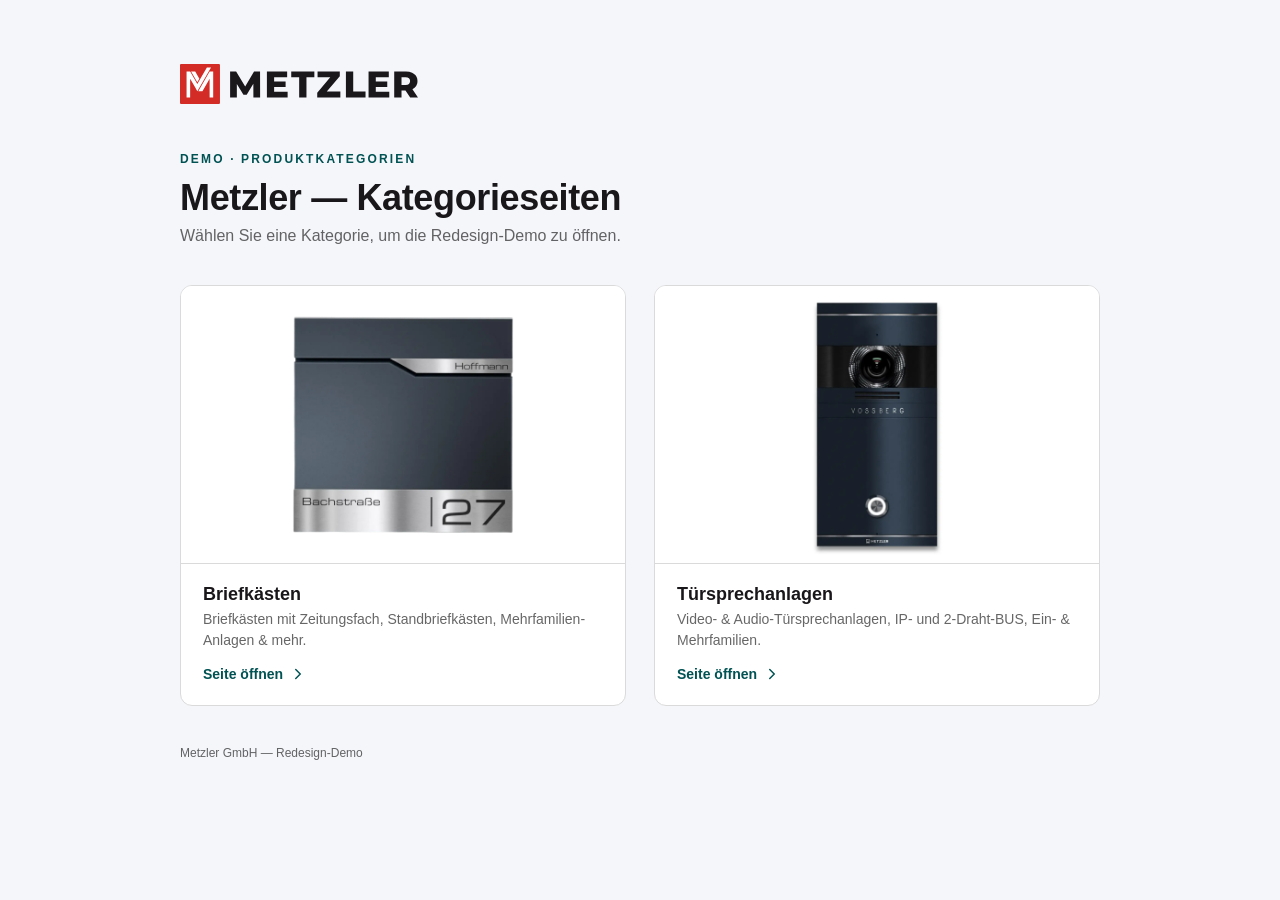
==== docs/index.html @ 2d8365a3 "Add root landing page (Briefkasten + Sprechanlage) and refresh Sprechanlage - docs/index.html is now" ====
<!doctype html>
<html lang="de">
<head>
<meta charset="utf-8" />
<meta name="viewport" content="width=device-width, initial-scale=1" />
<title>Metzler — Produktkategorien</title>
<style>
  :root{
    --teal:#015253; --teal-700:#013e3f; --schwarz:#1A171B; --ink-60:rgba(0,0,0,.6);
    --paper:#F5F6FA; --line:#DADADA; --white:#fff;
  }
  *{box-sizing:border-box}
  html,body{margin:0}
  body{
    font-family:'Helvetica Neue',Helvetica,Arial,sans-serif;
    background:var(--paper); color:var(--schwarz);
    min-height:100vh; display:flex; flex-direction:column; align-items:center;
    padding:clamp(24px,5vw,64px) 24px;
    -webkit-font-smoothing:antialiased;
  }
  .lp{ width:100%; max-width:920px; }
  .lp__logo{ height:40px; width:auto; display:block; margin-bottom:clamp(28px,5vw,48px); }
  .lp__eyebrow{ font-size:.75rem; font-weight:700; letter-spacing:.18em; text-transform:uppercase; color:var(--teal); margin:0 0 10px; }
  .lp__title{ font-size:clamp(1.6rem,4vw,2.25rem); font-weight:700; line-height:1.2; letter-spacing:-.01em; margin:0 0 8px; }
  .lp__sub{ font-size:1rem; color:var(--ink-60); margin:0 0 clamp(28px,4vw,40px); }
  .lp__grid{ display:grid; grid-template-columns:repeat(2,1fr); gap:clamp(16px,2.5vw,28px); }
  @media (max-width:680px){ .lp__grid{ grid-template-columns:1fr; } }
  .cat{
    display:flex; flex-direction:column; background:var(--white);
    border:1px solid var(--line); border-radius:12px; overflow:hidden;
    text-decoration:none; color:inherit;
    transition:transform .25s cubic-bezier(.22,1,.36,1), box-shadow .25s ease, border-color .25s ease;
  }
  .cat:hover{ transform:translateY(-4px); box-shadow:0 18px 40px -18px rgba(1,40,40,.4); border-color:rgba(1,82,83,.35); }
  .cat__media{ aspect-ratio:16/10; background:#fff; display:grid; place-items:center; overflow:hidden; border-bottom:1px solid var(--line); }
  .cat__media img{ width:62%; height:auto; transition:transform .4s cubic-bezier(.22,1,.36,1); }
  .cat:hover .cat__media img{ transform:scale(1.05); }
  .cat__body{ padding:20px 22px 22px; }
  .cat__name{ display:block; font-size:1.125rem; font-weight:700; margin:0 0 4px; }
  .cat__desc{ display:block; font-size:.875rem; color:var(--ink-60); margin:0 0 14px; line-height:1.5; }
  .cat__go{ display:inline-flex; align-items:center; gap:6px; font-size:.875rem; font-weight:700; color:var(--teal); }
  .cat:hover .cat__go{ color:var(--teal-700); }
  .cat__go svg{ width:18px; height:18px; transition:transform .3s ease; }
  .cat:hover .cat__go svg{ transform:translateX(3px); }
  .lp__foot{ margin-top:auto; padding-top:40px; font-size:.75rem; color:var(--ink-60); }
</style>
</head>
<body>
  <main class="lp">
    <a href="./PLP/briefkasten.html"><img class="lp__logo" src="./Home/Logo/Metzler_Logo-rot-schwarz.svg" alt="Metzler" /></a>
    <p class="lp__eyebrow">Demo · Produktkategorien</p>
    <h1 class="lp__title">Metzler — Kategorieseiten</h1>
    <p class="lp__sub">Wählen Sie eine Kategorie, um die Redesign-Demo zu öffnen.</p>

    <div class="lp__grid">
      <a class="cat" href="./PLP/briefkasten.html">
        <span class="cat__media"><img src="./PLP/Product Image/image 68.png" alt="Briefkasten"></span>
        <span class="cat__body">
          <span class="cat__name">Briefkästen</span>
          <span class="cat__desc">Briefkästen mit Zeitungsfach, Standbriefkästen, Mehrfamilien-Anlagen & mehr.</span>
          <span class="cat__go">Seite öffnen <svg viewBox="0 0 24 24" fill="none" stroke="currentColor" stroke-width="2" stroke-linecap="round" stroke-linejoin="round"><path d="M9 6l6 6-6 6"/></svg></span>
        </span>
      </a>

      <a class="cat" href="./PLP/sprechanlage.html">
        <span class="cat__media"><img src="./PLP/Product Image/Sprechanlage/image 82.png" alt="Türsprechanlage"></span>
        <span class="cat__body">
          <span class="cat__name">Türsprechanlagen</span>
          <span class="cat__desc">Video- & Audio-Türsprechanlagen, IP- und 2-Draht-BUS, Ein- & Mehrfamilien.</span>
          <span class="cat__go">Seite öffnen <svg viewBox="0 0 24 24" fill="none" stroke="currentColor" stroke-width="2" stroke-linecap="round" stroke-linejoin="round"><path d="M9 6l6 6-6 6"/></svg></span>
        </span>
      </a>
    </div>

    <p class="lp__foot">Metzler GmbH — Redesign-Demo</p>
  </main>
</body>
</html>
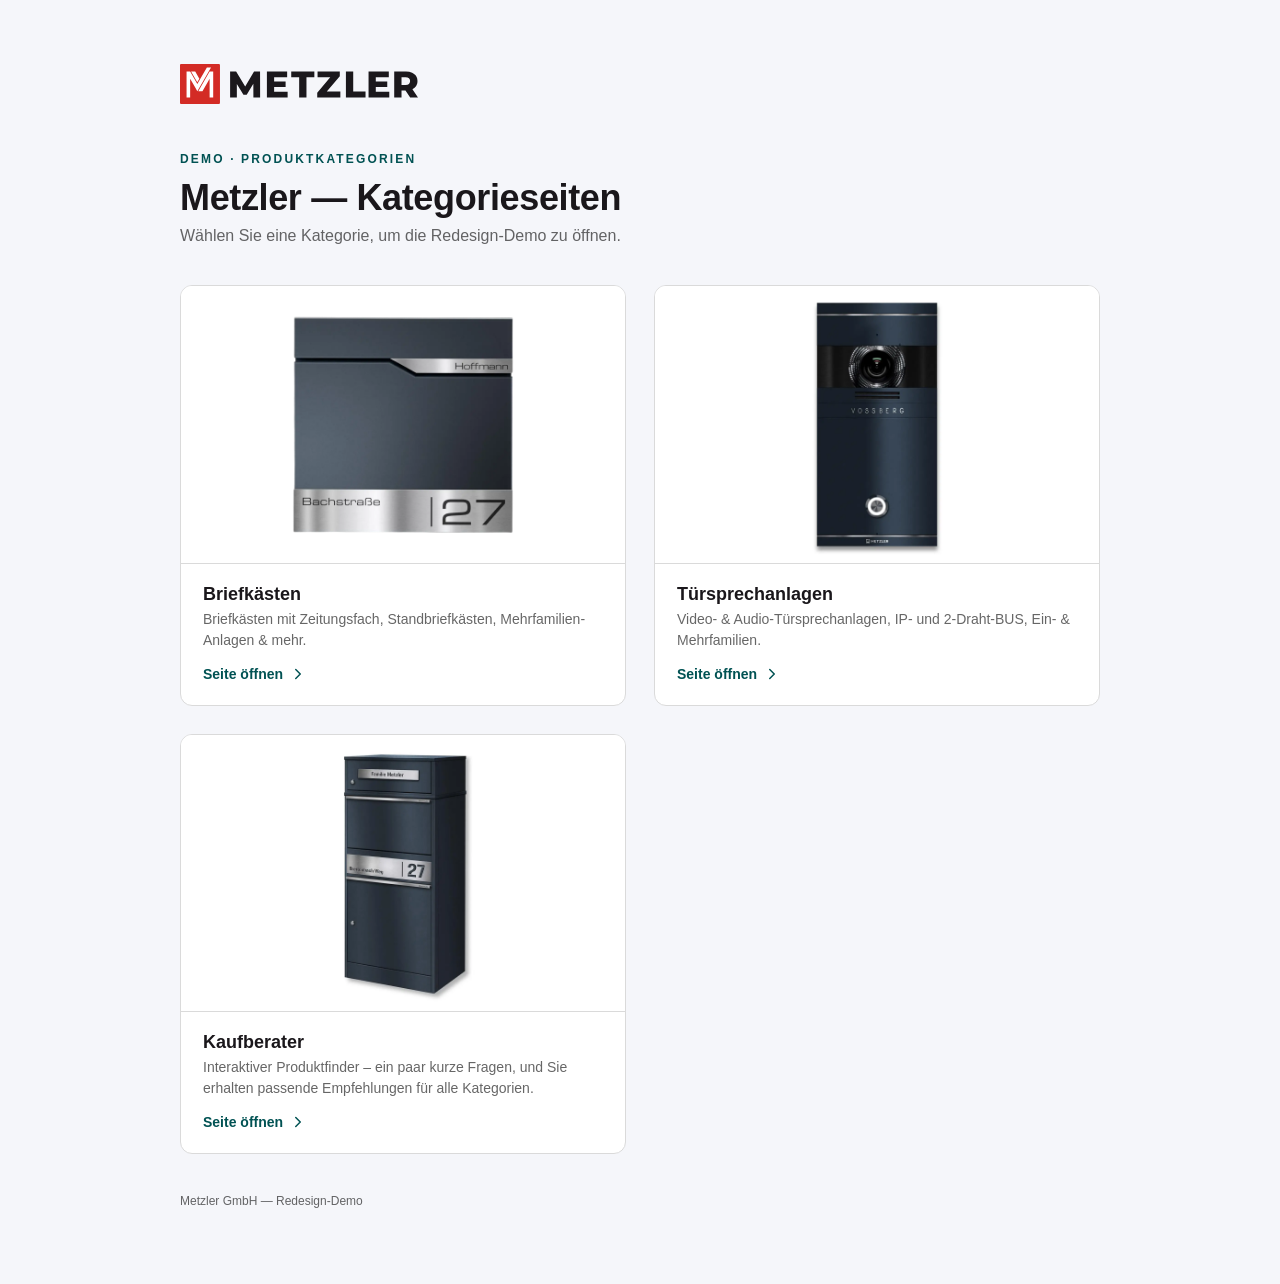
==== commit 5a43f789: "Landing page: add Kaufberater card to the category list Link the interactive Kaufberater showcase (." ====
--- a/docs/index.html
+++ b/docs/index.html
@@ -54,7 +54,7 @@
 
     <div class="lp__grid">
       <a class="cat" href="./PLP/briefkasten.html">
-        <span class="cat__media"><img src="./PLP/Product Image/image 68.png" alt="Briefkasten"></span>
+        <span class="cat__media"><img src="./PLP/Product Image/einfamilien-briefkasten.png" alt="Briefkasten"></span>
         <span class="cat__body">
           <span class="cat__name">Briefkästen</span>
           <span class="cat__desc">Briefkästen mit Zeitungsfach, Standbriefkästen, Mehrfamilien-Anlagen & mehr.</span>
@@ -63,10 +63,19 @@
       </a>
 
       <a class="cat" href="./PLP/sprechanlage.html">
-        <span class="cat__media"><img src="./PLP/Product Image/Sprechanlage/image 82.png" alt="Türsprechanlage"></span>
+        <span class="cat__media"><img src="./PLP/Product Image/Sprechanlage/video-station.png" alt="Türsprechanlage"></span>
         <span class="cat__body">
           <span class="cat__name">Türsprechanlagen</span>
           <span class="cat__desc">Video- & Audio-Türsprechanlagen, IP- und 2-Draht-BUS, Ein- & Mehrfamilien.</span>
+          <span class="cat__go">Seite öffnen <svg viewBox="0 0 24 24" fill="none" stroke="currentColor" stroke-width="2" stroke-linecap="round" stroke-linejoin="round"><path d="M9 6l6 6-6 6"/></svg></span>
+        </span>
+      </a>
+
+      <a class="cat" href="./PLP/kaufberater.html">
+        <span class="cat__media"><img src="./PLP/Kaufbrater/Paketbox.png" alt="Kaufberater"></span>
+        <span class="cat__body">
+          <span class="cat__name">Kaufberater</span>
+          <span class="cat__desc">Interaktiver Produktfinder – ein paar kurze Fragen, und Sie erhalten passende Empfehlungen für alle Kategorien.</span>
           <span class="cat__go">Seite öffnen <svg viewBox="0 0 24 24" fill="none" stroke="currentColor" stroke-width="2" stroke-linecap="round" stroke-linejoin="round"><path d="M9 6l6 6-6 6"/></svg></span>
         </span>
       </a>
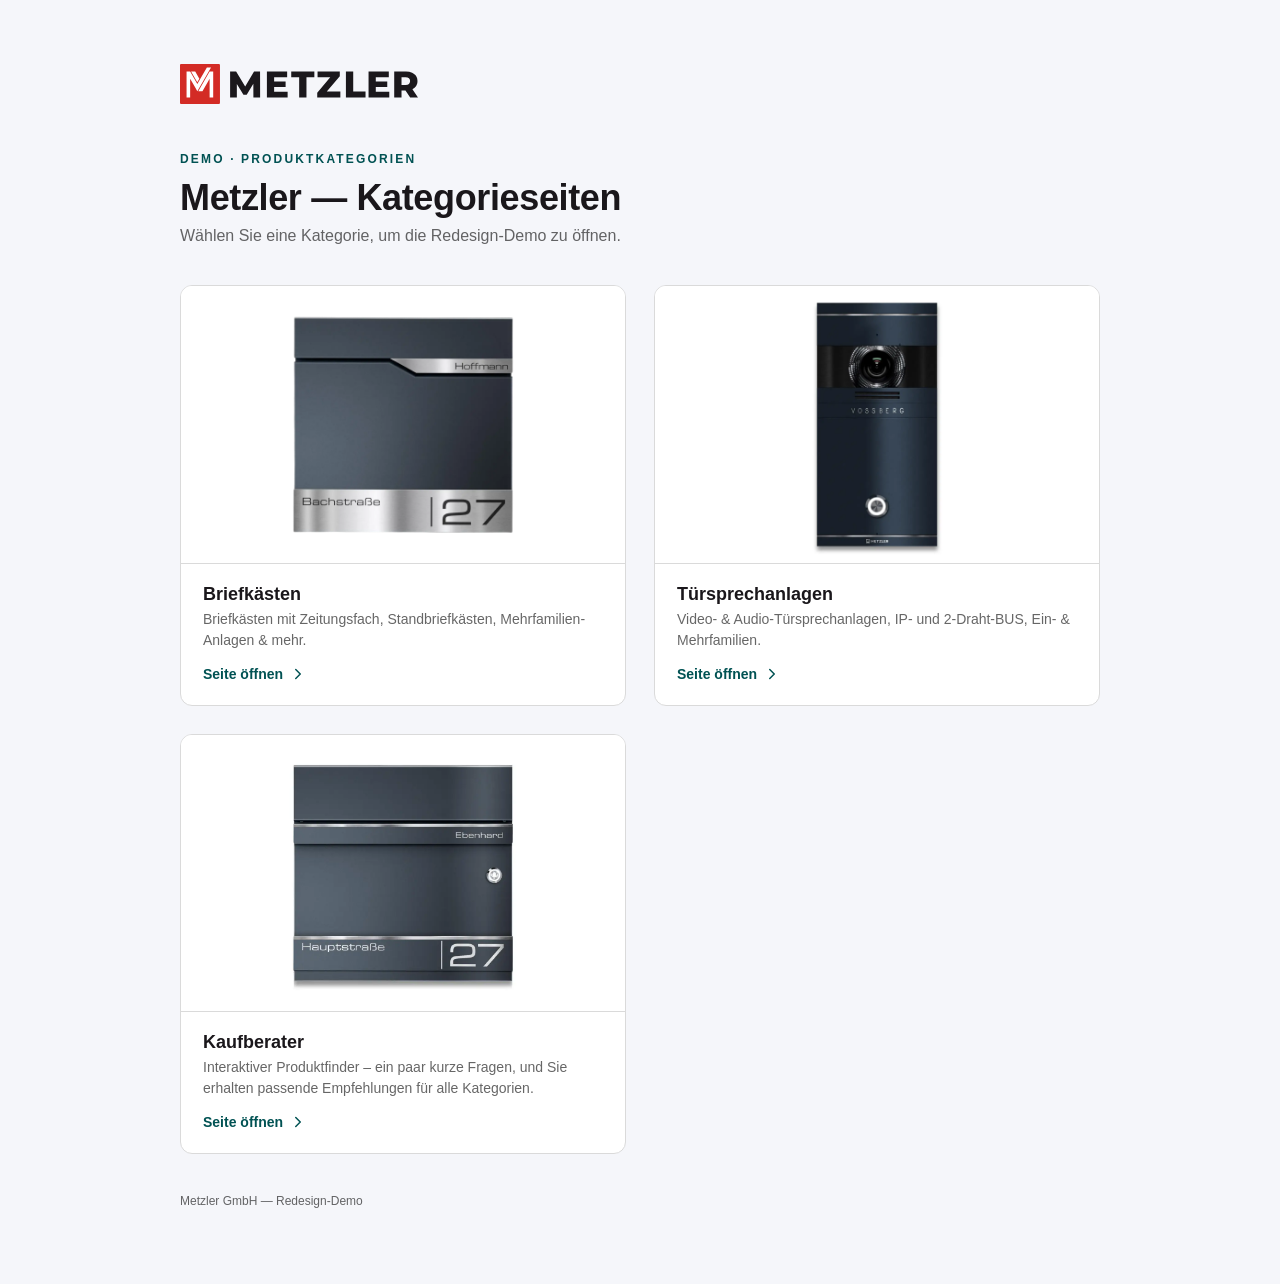
==== commit b469fbb8: "Home: use multi-category image for Kaufberater card Swap the single Paketbox image for the combined " ====
--- a/docs/index.html
+++ b/docs/index.html
@@ -72,7 +72,7 @@
       </a>
 
       <a class="cat" href="./PLP/kaufberater.html">
-        <span class="cat__media"><img src="./PLP/Kaufbrater/Paketbox.png" alt="Kaufberater"></span>
+        <span class="cat__media"><img src="./PLP/Product Image/briefkasten-klingel-sprechanlage.webp" alt="Kaufberater"></span>
         <span class="cat__body">
           <span class="cat__name">Kaufberater</span>
           <span class="cat__desc">Interaktiver Produktfinder – ein paar kurze Fragen, und Sie erhalten passende Empfehlungen für alle Kategorien.</span>
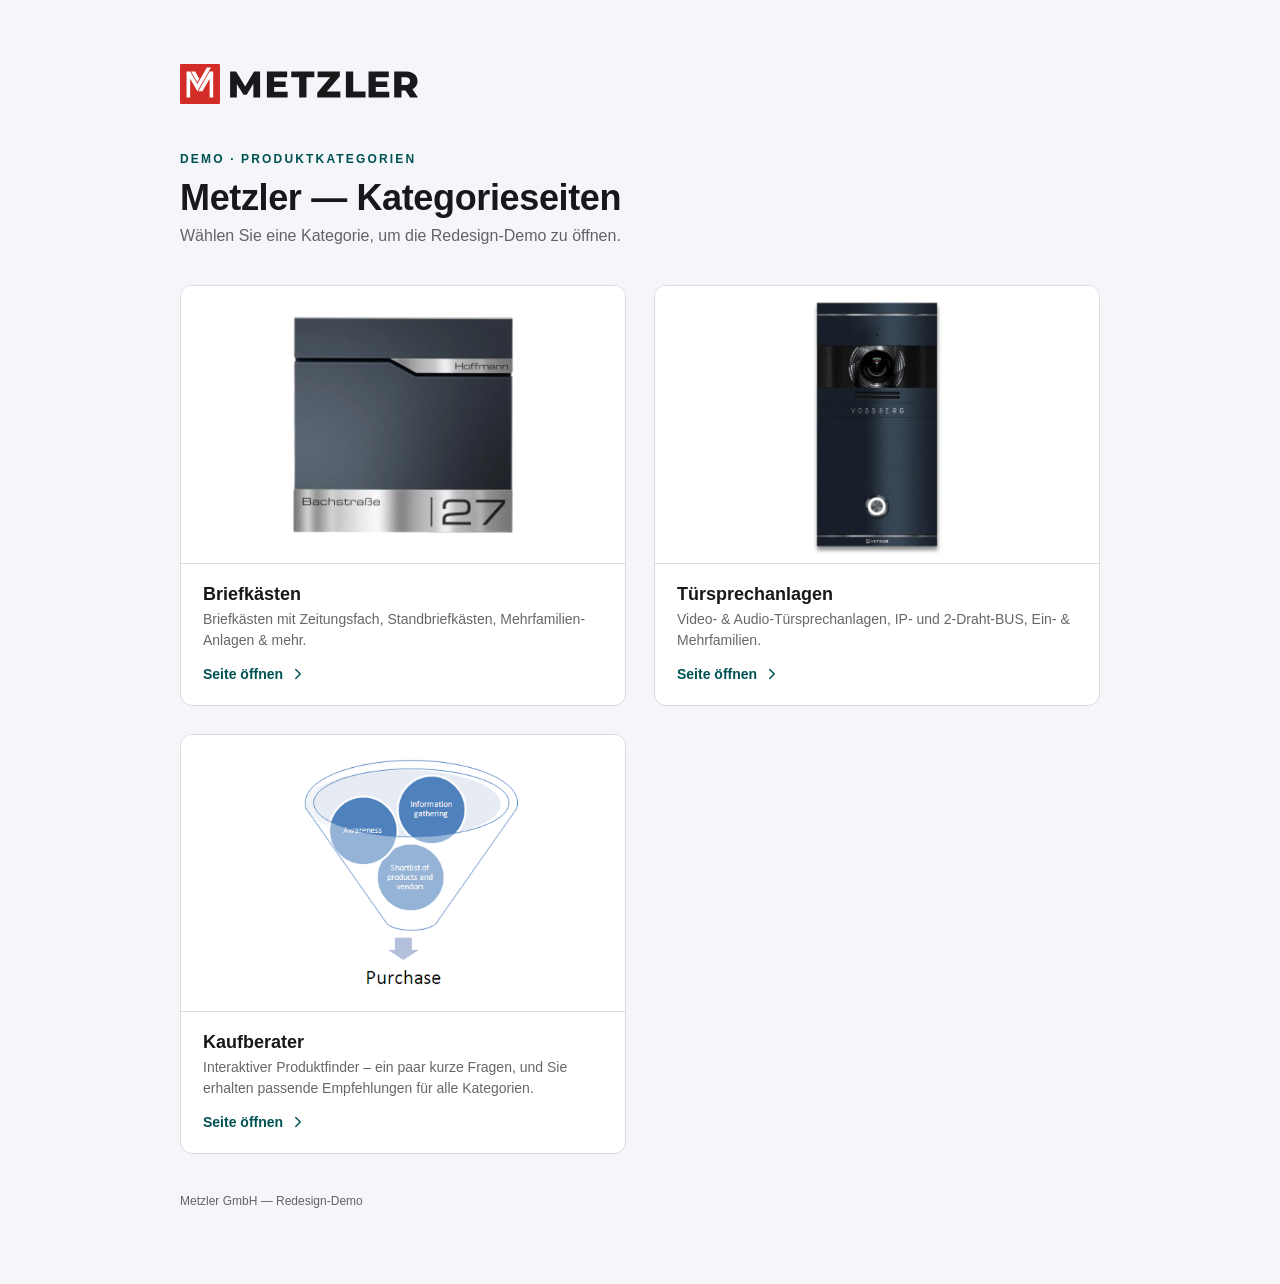
==== commit 38c3f32f: "Home: use purchase-funnel image for Kaufberater card Co-Authored-By: Claude Opus 4.8 <noreply@anthro" ====
--- a/docs/index.html
+++ b/docs/index.html
@@ -72,7 +72,7 @@
       </a>
 
       <a class="cat" href="./PLP/kaufberater.html">
-        <span class="cat__media"><img src="./PLP/Product Image/briefkasten-klingel-sprechanlage.webp" alt="Kaufberater"></span>
+        <span class="cat__media"><img src="./PLP/Kaufbrater/kaufberater-funnel.png" alt="Kaufberater"></span>
         <span class="cat__body">
           <span class="cat__name">Kaufberater</span>
           <span class="cat__desc">Interaktiver Produktfinder – ein paar kurze Fragen, und Sie erhalten passende Empfehlungen für alle Kategorien.</span>
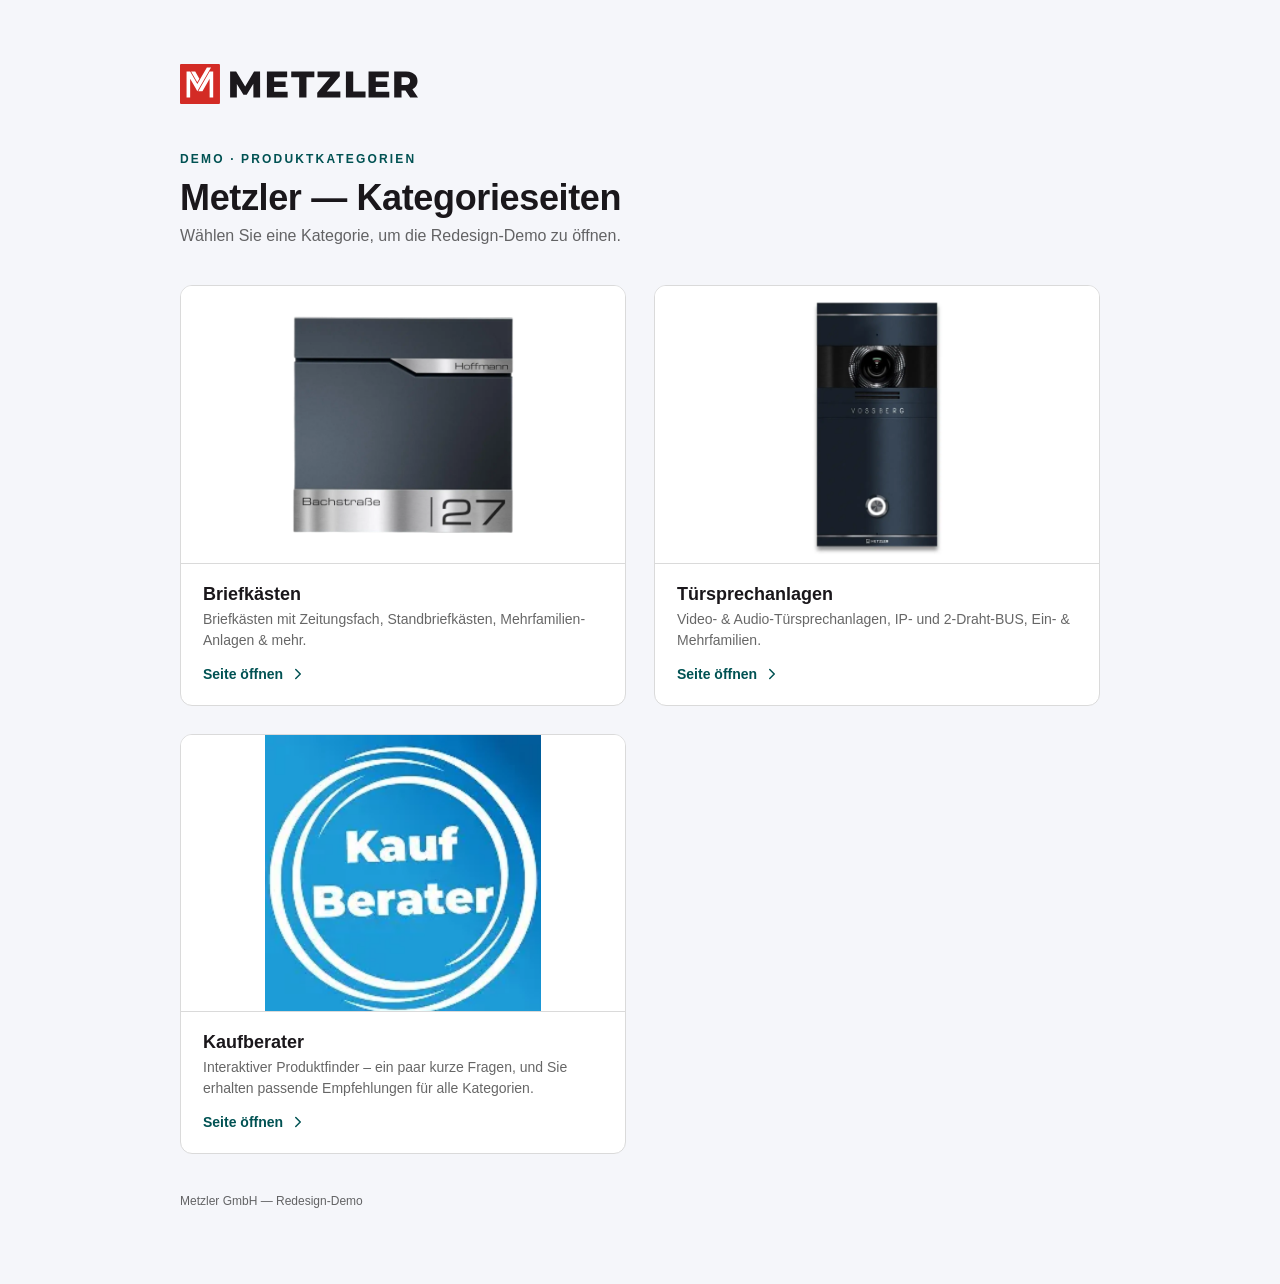
==== commit a3eb4ea7: "Home: use Kaufberater badge image for Kaufberater card Co-Authored-By: Claude Opus 4.8 <noreply@anth" ====
--- a/docs/index.html
+++ b/docs/index.html
@@ -72,7 +72,7 @@
       </a>
 
       <a class="cat" href="./PLP/kaufberater.html">
-        <span class="cat__media"><img src="./PLP/Kaufbrater/kaufberater-funnel.png" alt="Kaufberater"></span>
+        <span class="cat__media"><img src="./PLP/Kaufbrater/kaufberater-badge.png" alt="Kaufberater"></span>
         <span class="cat__body">
           <span class="cat__name">Kaufberater</span>
           <span class="cat__desc">Interaktiver Produktfinder – ein paar kurze Fragen, und Sie erhalten passende Empfehlungen für alle Kategorien.</span>
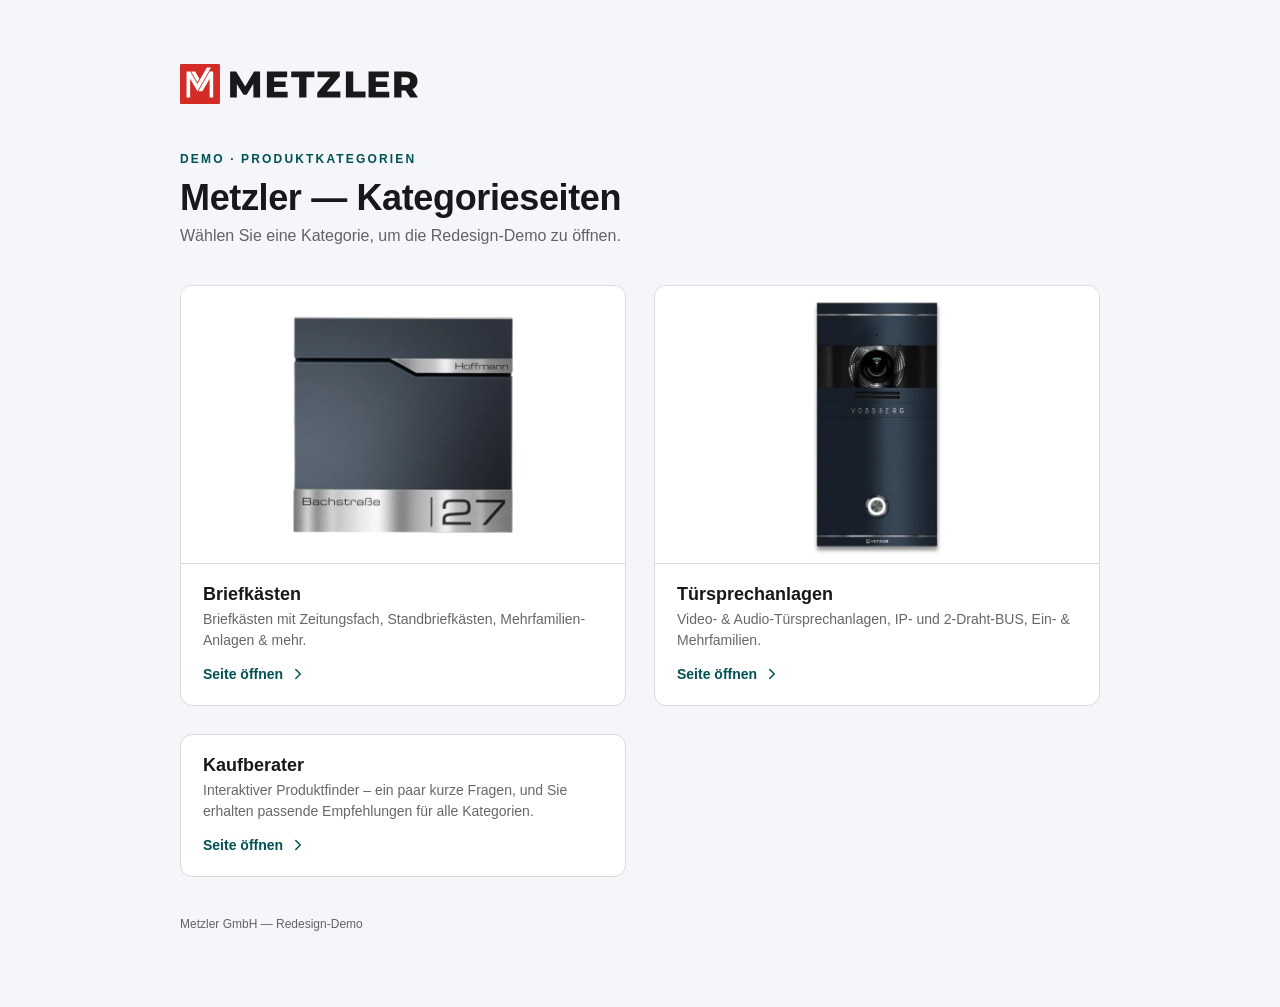
==== commit 844160d4: "Home: drop image from Kaufberater card (text-only) Remove the cat__media span so the Kaufberater car" ====
--- a/docs/index.html
+++ b/docs/index.html
@@ -72,7 +72,6 @@
       </a>
 
       <a class="cat" href="./PLP/kaufberater.html">
-        <span class="cat__media"><img src="./PLP/Kaufbrater/kaufberater-badge.png" alt="Kaufberater"></span>
         <span class="cat__body">
           <span class="cat__name">Kaufberater</span>
           <span class="cat__desc">Interaktiver Produktfinder – ein paar kurze Fragen, und Sie erhalten passende Empfehlungen für alle Kategorien.</span>
